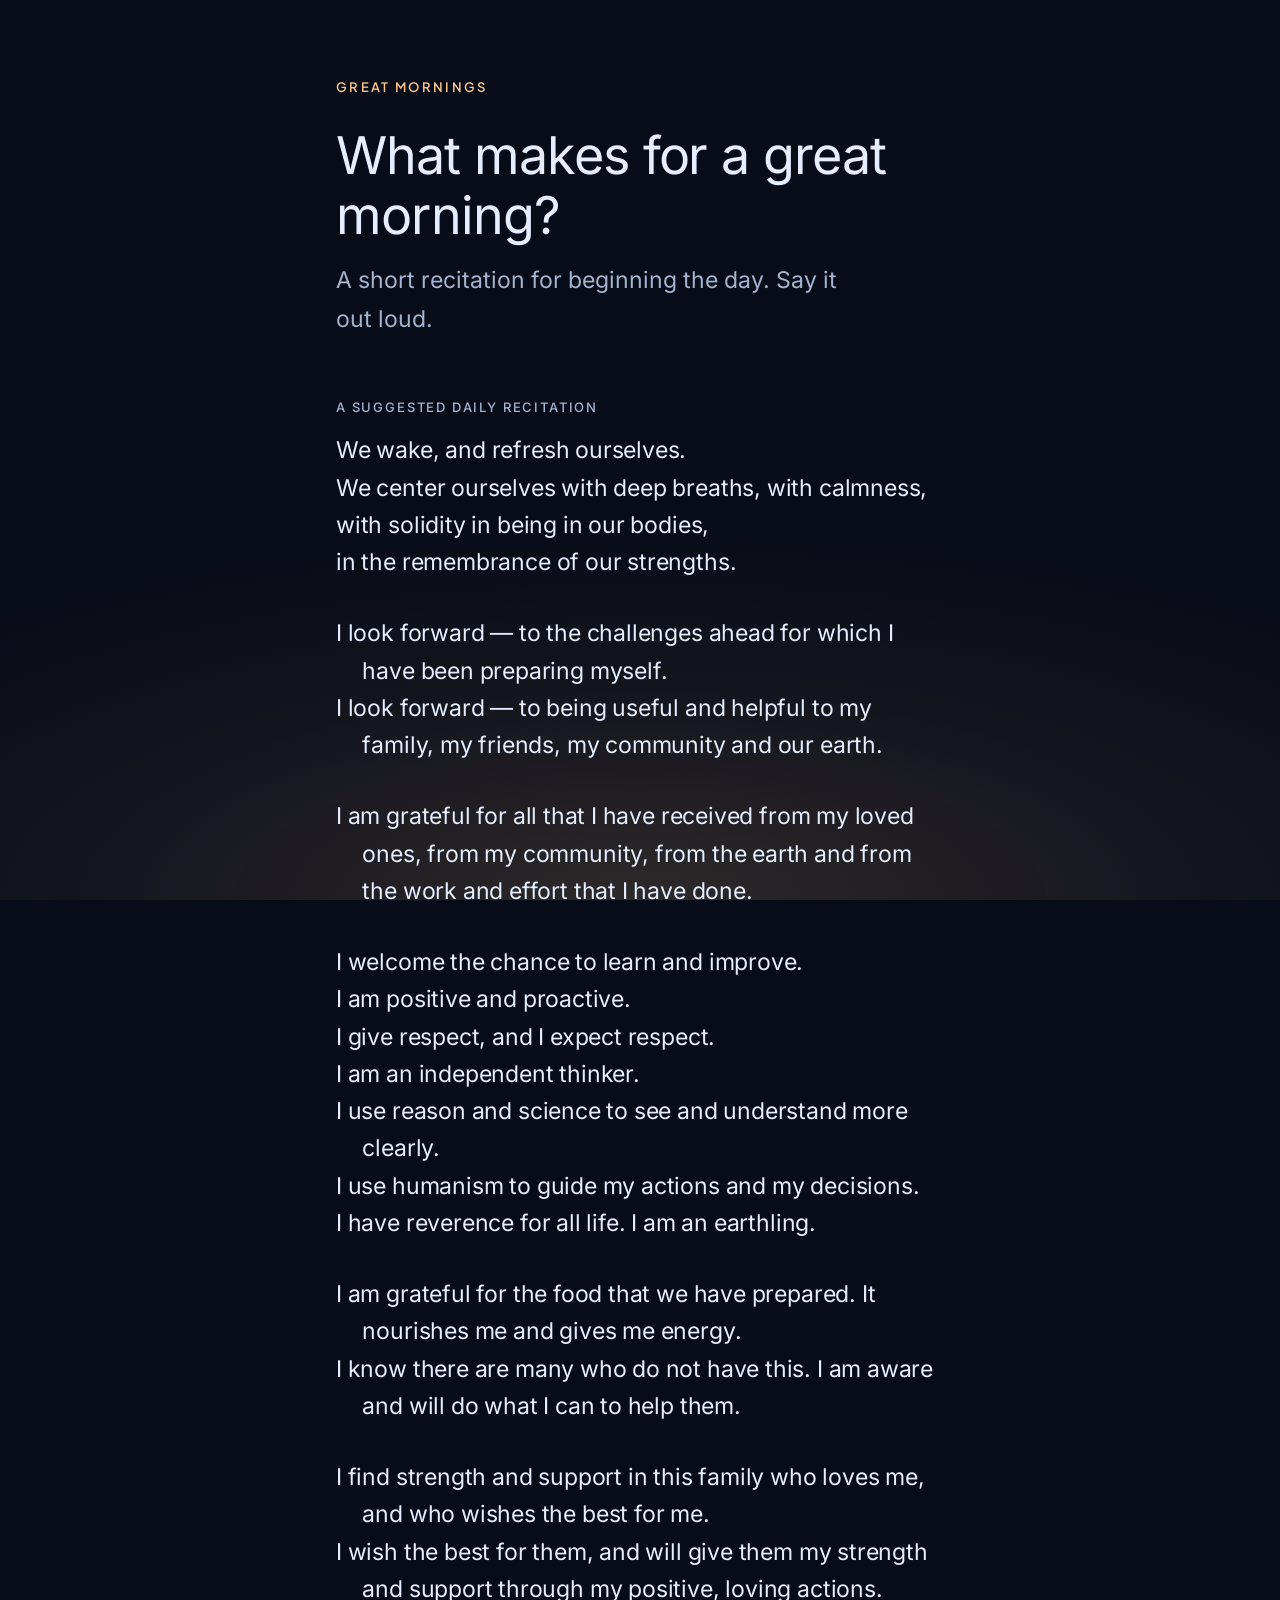
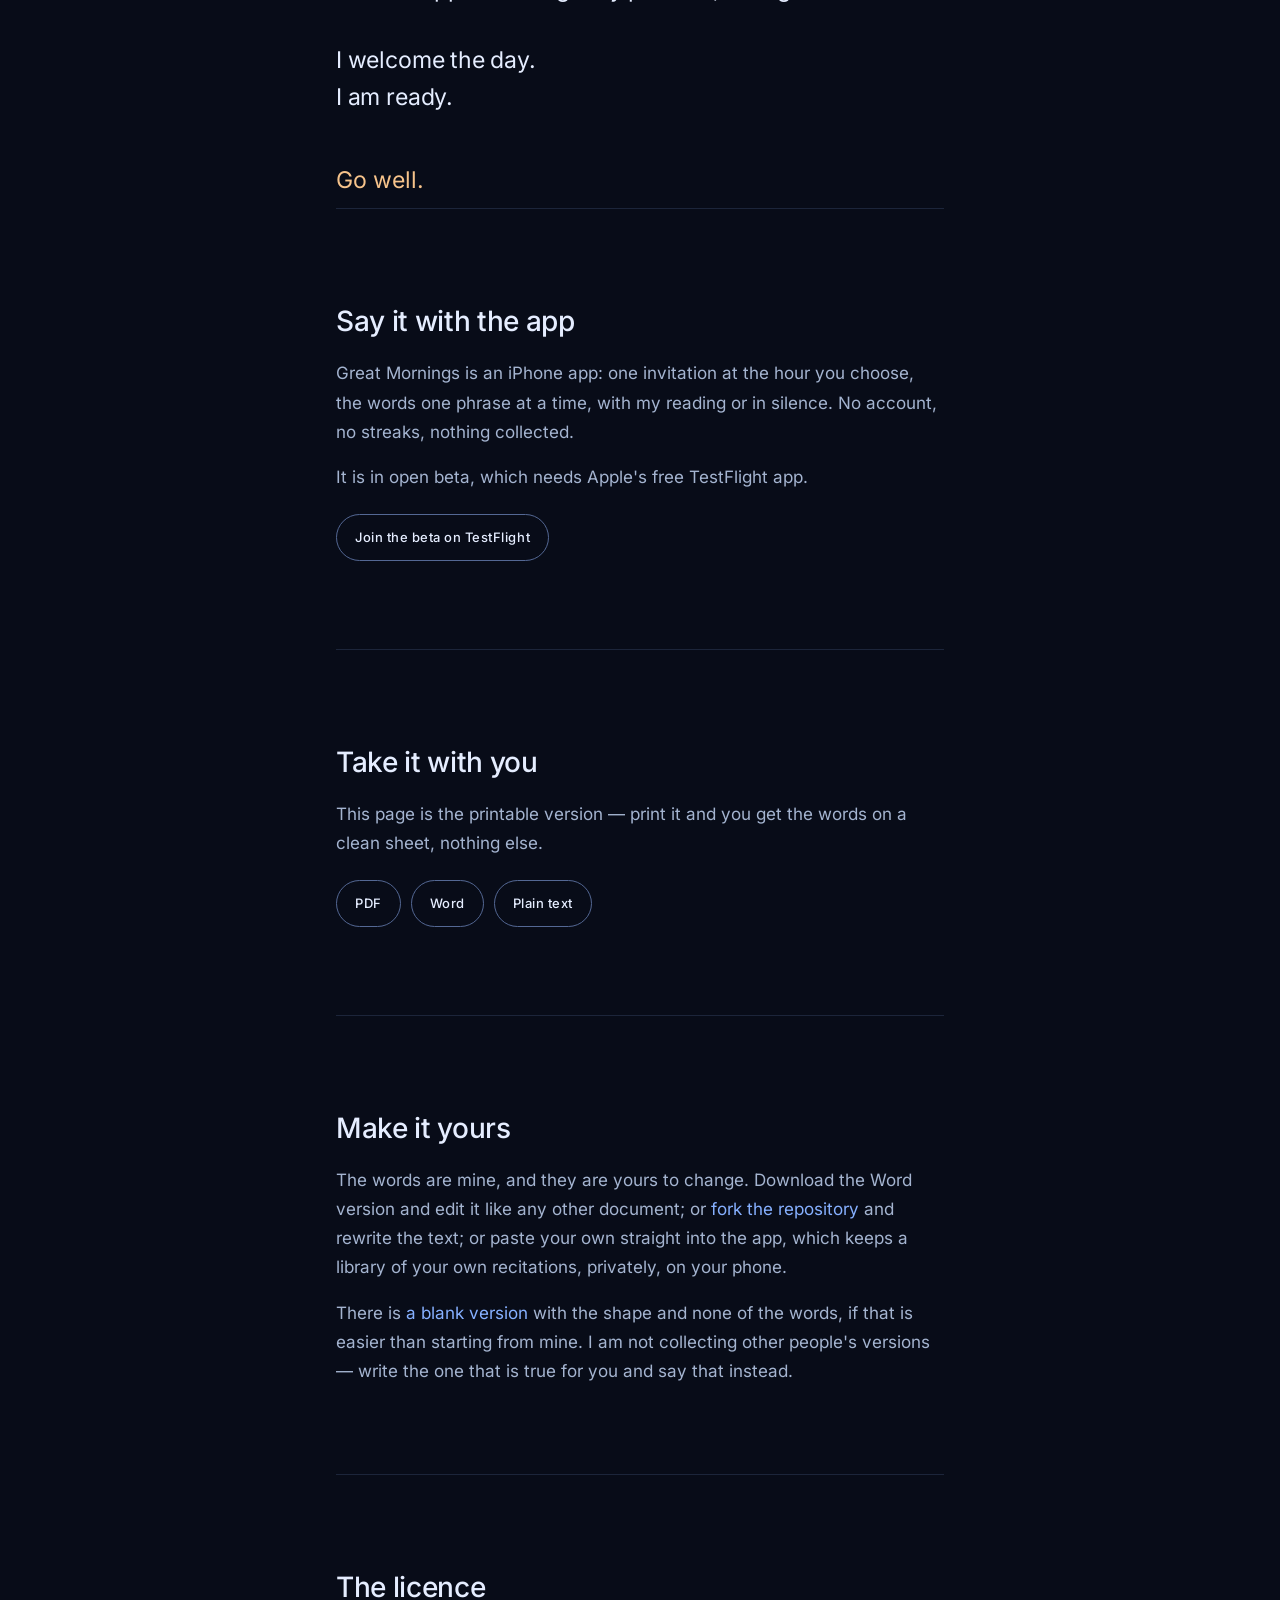
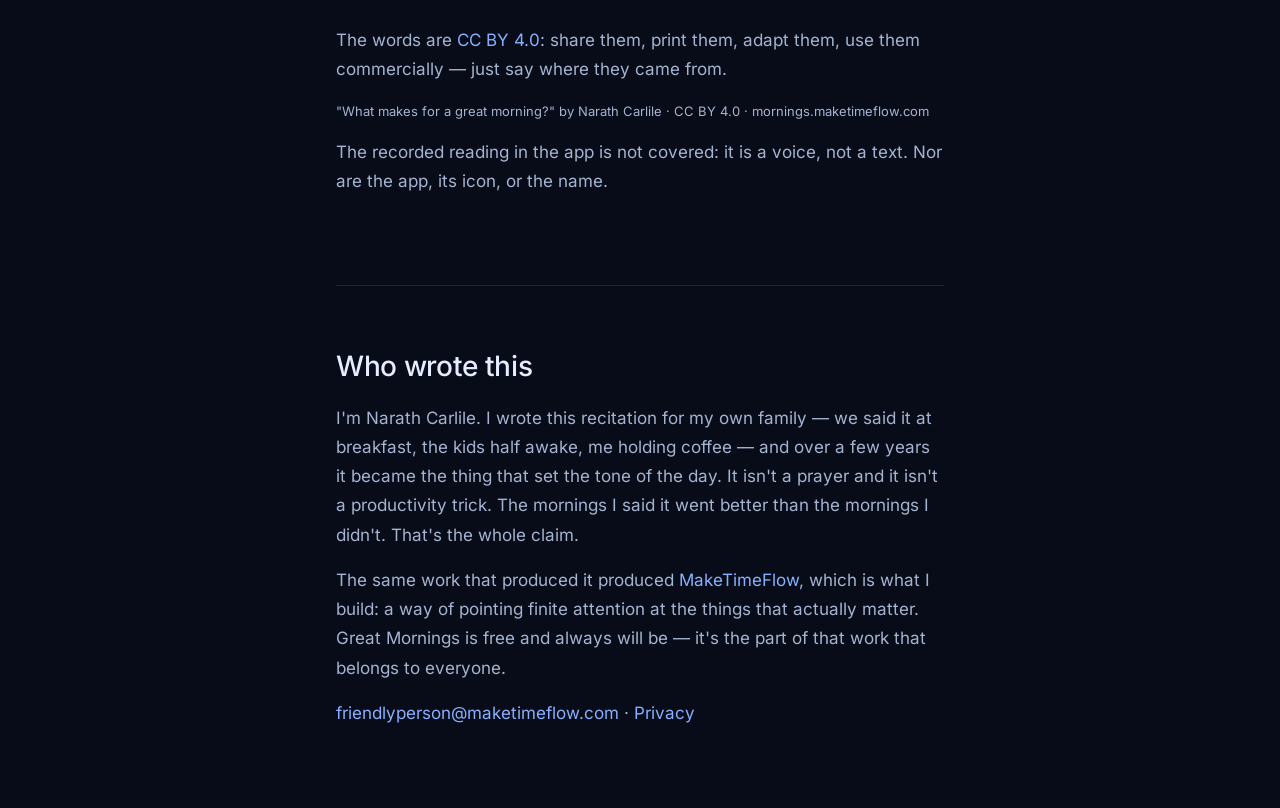
==== index.html @ 9cfefc9b "The page: the text first, everything else after Tokens are the app's own (Zen.swift), so the page an" ====
<!DOCTYPE html>
<html lang="en">
<head>
<meta charset="UTF-8" />
<meta name="viewport" content="width=device-width, initial-scale=1.0" />
<title>What makes for a great morning? · A suggested daily recitation</title>
<meta name="description" content="A short recitation for beginning the day, said out loud, one phrase at a time. Read it, print it, download it, or make it your own." />

<meta property="og:title" content="What makes for a great morning?" />
<meta property="og:description" content="A short recitation for beginning the day. Say it out loud." />
<meta property="og:image" content="https://mornings.maketimeflow.com/assets/og.jpg" />
<meta property="og:url" content="https://mornings.maketimeflow.com/" />
<meta property="og:type" content="website" />
<meta name="twitter:card" content="summary" />

<link rel="icon" href="assets/icon.png" />
<link rel="apple-touch-icon" href="assets/icon.png" />
<link rel="stylesheet" href="style.css" />
</head>
<body>

<header class="masthead">
  <div class="wrap">
    <p class="wordmark">Great Mornings</p>
    <h1>What makes for a great morning?</h1>
    <p class="standfirst">A short recitation for beginning the day. Say it out loud.</p>
  </div>
</header>

<main>

<article class="recitation">
  <div class="wrap">
    <p class="eyebrow">A suggested daily recitation</p>

    <p class="stanza"><span class="line">We wake, and refresh ourselves.</span><span class="line">We center ourselves with deep breaths, with calmness,</span><span class="line">with solidity in being in our bodies,</span><span class="line">in the remembrance of our strengths.</span></p>

    <p class="stanza"><span class="line">I look forward — to the challenges ahead for which I have been preparing myself.</span><span class="line">I look forward — to being useful and helpful to my family, my friends, my community and our earth.</span></p>

    <p class="stanza"><span class="line">I am grateful for all that I have received from my loved ones, from my community, from the earth and from the work and effort that I have done.</span></p>

    <p class="stanza"><span class="line">I welcome the chance to learn and improve.</span><span class="line">I am positive and proactive.</span><span class="line">I give respect, and I expect respect.</span><span class="line">I am an independent thinker.</span><span class="line">I use reason and science to see and understand more clearly.</span><span class="line">I use humanism to guide my actions and my decisions.</span><span class="line">I have reverence for all life. I am an earthling.</span></p>

    <p class="stanza"><span class="line">I am grateful for the food that we have prepared. It nourishes me and gives me energy.</span><span class="line">I know there are many who do not have this. I am aware and will do what I can to help them.</span></p>

    <p class="stanza"><span class="line">I find strength and support in this family who loves me, and who wishes the best for me.</span><span class="line">I wish the best for them, and will give them my strength and support through my positive, loving actions.</span></p>

    <p class="stanza"><span class="line">I welcome the day.</span><span class="line">I am ready.</span></p>

    <p class="closing">Go well.</p>
  </div>
</article>

<div class="wrap"><hr class="hair" /></div>

<section class="section" id="app">
  <div class="wrap">
    <h2>Say it with the app</h2>
    <p class="muted">Great Mornings is an iPhone app: one invitation at the hour you choose, the words one phrase at a time, with my reading or in silence. No account, no streaks, nothing collected.</p>
    <p class="muted">It is in open beta, which needs Apple's free TestFlight app.</p>
    <ul class="actions">
      <li><a class="button--gold" href="https://testflight.apple.com/join/s5JQ764d">Join the beta on TestFlight</a></li>
    </ul>
  </div>
</section>

<div class="wrap"><hr class="hair" /></div>

<section class="section" id="take">
  <div class="wrap">
    <h2>Take it with you</h2>
    <p class="muted">This page is the printable version — print it and you get the words on a clean sheet, nothing else.</p>
    <ul class="actions">
      <li><a href="downloads/great-mornings-recitation.pdf">PDF</a></li>
      <li><a href="downloads/great-mornings-recitation.docx">Word</a></li>
      <li><a href="downloads/great-mornings-recitation.txt">Plain text</a></li>
    </ul>
  </div>
</section>

<div class="wrap"><hr class="hair" /></div>

<section class="section" id="yours">
  <div class="wrap">
    <h2>Make it yours</h2>
    <p class="muted">The words are mine, and they are yours to change. Download the Word version and edit it like any other document; or <a href="https://github.com/narath/great-mornings">fork the repository</a> and rewrite the text; or paste your own straight into the app, which keeps a library of your own recitations, privately, on your phone.</p>
    <p class="muted">There is <a href="https://github.com/narath/great-mornings/blob/main/recitations/template.md">a blank version</a> with the shape and none of the words, if that is easier than starting from mine. I am not collecting other people's versions — write the one that is true for you and say that instead.</p>
  </div>
</section>

<div class="wrap"><hr class="hair" /></div>

<section class="section" id="licence">
  <div class="wrap">
    <h2>The licence</h2>
    <p class="muted">The words are <a href="https://creativecommons.org/licenses/by/4.0/">CC BY 4.0</a>: share them, print them, adapt them, use them commercially — just say where they came from.</p>
    <p class="attribution">"What makes for a great morning?" by Narath Carlile · CC BY 4.0 · mornings.maketimeflow.com</p>
    <p class="muted">The recorded reading in the app is not covered: it is a voice, not a text. Nor are the app, its icon, or the name.</p>
  </div>
</section>

<div class="wrap"><hr class="hair" /></div>

<footer>
  <div class="wrap">
    <h2>Who wrote this</h2>
    <p class="muted">I'm Narath Carlile. I wrote this recitation for my own family — we said it at breakfast, the kids half awake, me holding coffee — and over a few years it became the thing that set the tone of the day. It isn't a prayer and it isn't a productivity trick. The mornings I said it went better than the mornings I didn't. That's the whole claim.</p>
    <p class="muted">The same work that produced it produced <a href="https://www.maketimeflow.com">MakeTimeFlow</a>, which is what I build: a way of pointing finite attention at the things that actually matter. Great Mornings is free and always will be — it's the part of that work that belongs to everyone.</p>
    <p class="muted"><a href="mailto:friendlyperson@maketimeflow.com">friendlyperson@maketimeflow.com</a> · <a href="https://www.maketimeflow.com/privacy/">Privacy</a></p>
  </div>
</footer>

</main>
</body>
</html>
---- style.css ----
/* Great Mornings — mornings.maketimeflow.com
   Tokens are the app's, from Great Mornings/Views/Theme/Zen.swift, so the
   page and the screen a person wakes to are recognisably one thing.
   No serif anywhere: Inter, and Plus Jakarta Sans 600 for the wordmark. */

@font-face{font-family:"Inter";src:url("assets/inter-regular.woff2") format("woff2");
  font-weight:400;font-style:normal;font-display:swap;}
@font-face{font-family:"Inter";src:url("assets/inter-medium.woff2") format("woff2");
  font-weight:500;font-style:normal;font-display:swap;}
@font-face{font-family:"Plus Jakarta Sans";src:url("assets/jakarta-semibold.woff2") format("woff2");
  font-weight:600;font-style:normal;font-display:swap;}

:root{
  --bg:#080C18;
  --surface:#141C34;
  --text:#E5EDFF;
  --muted:#A4B4D0;
  --border:#546894;
  --accent:#86B0FF;
  --gold:#F6C38B;
  --hair:rgba(84,104,148,.28);

  --sans:"Inter",-apple-system,BlinkMacSystemFont,"Segoe UI",sans-serif;
  --display:"Plus Jakarta Sans",var(--sans);

  --t-meta:clamp(11px,.7vw + 9px,13px);
  --t-body:clamp(16px,.4vw + 15px,17px);
  --t-recite:clamp(19px,.9vw + 16px,23px);
  --t-h2:clamp(22px,1.4vw + 17px,28px);
  --t-h1:clamp(30px,3.4vw + 16px,52px);

  --col:660px;
  --ease:cubic-bezier(.2,.7,.2,1);
}

*{box-sizing:border-box;}
html{-webkit-text-size-adjust:100%;}

body{
  margin:0;
  background:var(--bg);
  color:var(--text);
  font-family:var(--sans);
  font-size:var(--t-body);
  line-height:1.72;
  -webkit-font-smoothing:antialiased;
  text-rendering:optimizeLegibility;
}

/* The sunrise: a glow rising from the bottom of the first screen, as on
   Arrival. Fixed, so it stays at the horizon while the text scrolls. */
body::before{
  content:"";position:fixed;inset:auto 0 0 0;height:62vh;pointer-events:none;
  background:radial-gradient(120% 100% at 50% 100%,
    rgba(246,195,139,.16) 0%, rgba(246,195,139,.05) 38%, transparent 70%);
  z-index:0;
}
main,header,footer{position:relative;z-index:1;}

a{color:var(--accent);text-decoration:none;border-bottom:1px solid transparent;
  transition:border-color .2s var(--ease);}
a:hover{border-bottom-color:var(--accent);}
::selection{background:rgba(246,195,139,.24);color:var(--text);}

.wrap{width:100%;max-width:var(--col);margin:0 auto;padding:0 26px;}
.section{padding:64px 0;}
@media (min-width:760px){.section{padding:88px 0;}}
.hair{border:0;border-top:1px solid var(--hair);margin:0;}

.eyebrow{
  font-size:var(--t-meta);font-weight:500;letter-spacing:.14em;
  text-transform:uppercase;color:var(--muted);margin:0 0 14px;
}

/* ---------- Masthead ---------- */
.masthead{padding:76px 0 0;}
.wordmark{
  font-family:var(--display);font-weight:600;font-size:var(--t-meta);
  letter-spacing:.18em;text-transform:uppercase;color:var(--gold);margin:0 0 28px;
}
h1{
  font-family:var(--sans);font-weight:400;font-size:var(--t-h1);
  line-height:1.14;letter-spacing:-.02em;margin:0 0 16px;
}
.standfirst{font-size:var(--t-recite);color:var(--muted);margin:0;max-width:34ch;}

/* ---------- The recitation ---------- */
.recitation{padding:56px 0 8px;}
.stanza{
  font-size:var(--t-recite);line-height:1.62;margin:0 0 34px;
  letter-spacing:-.008em;
}
/* Each phrase is its own block with a hanging indent, so a line that wraps
   is set in from the rail and never reads as the next phrase. Verse is set
   this way for the same reason. text-indent alone cannot do it: it applies
   to the first line of a block, not to every <br>-separated line. */
.line{display:block;padding-left:1.15em;text-indent:-1.15em;}
.closing{
  font-size:var(--t-recite);color:var(--gold);margin:44px 0 0;
}

/* ---------- Everything after the words ---------- */
h2{font-size:var(--t-h2);font-weight:500;letter-spacing:-.012em;margin:0 0 14px;}
p{margin:0 0 16px;}
p:last-child{margin-bottom:0;}
.muted{color:var(--muted);}

.actions{display:flex;flex-wrap:wrap;gap:10px;margin:22px 0 0;padding:0;list-style:none;}
.actions a,.button{
  display:inline-block;padding:11px 18px;border:1px solid var(--border);
  border-radius:999px;font-size:var(--t-meta);font-weight:500;letter-spacing:.04em;
  color:var(--text);border-bottom-color:var(--border);
  transition:border-color .2s var(--ease),background .2s var(--ease);
}
.actions a:hover,.button:hover{border-color:var(--accent);background:rgba(134,176,255,.08);}
.button--gold{border-color:rgba(246,195,139,.5);color:var(--gold);}
.button--gold:hover{border-color:var(--gold);background:rgba(246,195,139,.08);}

.attribution{
  font-size:var(--t-meta);color:var(--muted);line-height:1.7;
}
footer{padding:56px 0 80px;}
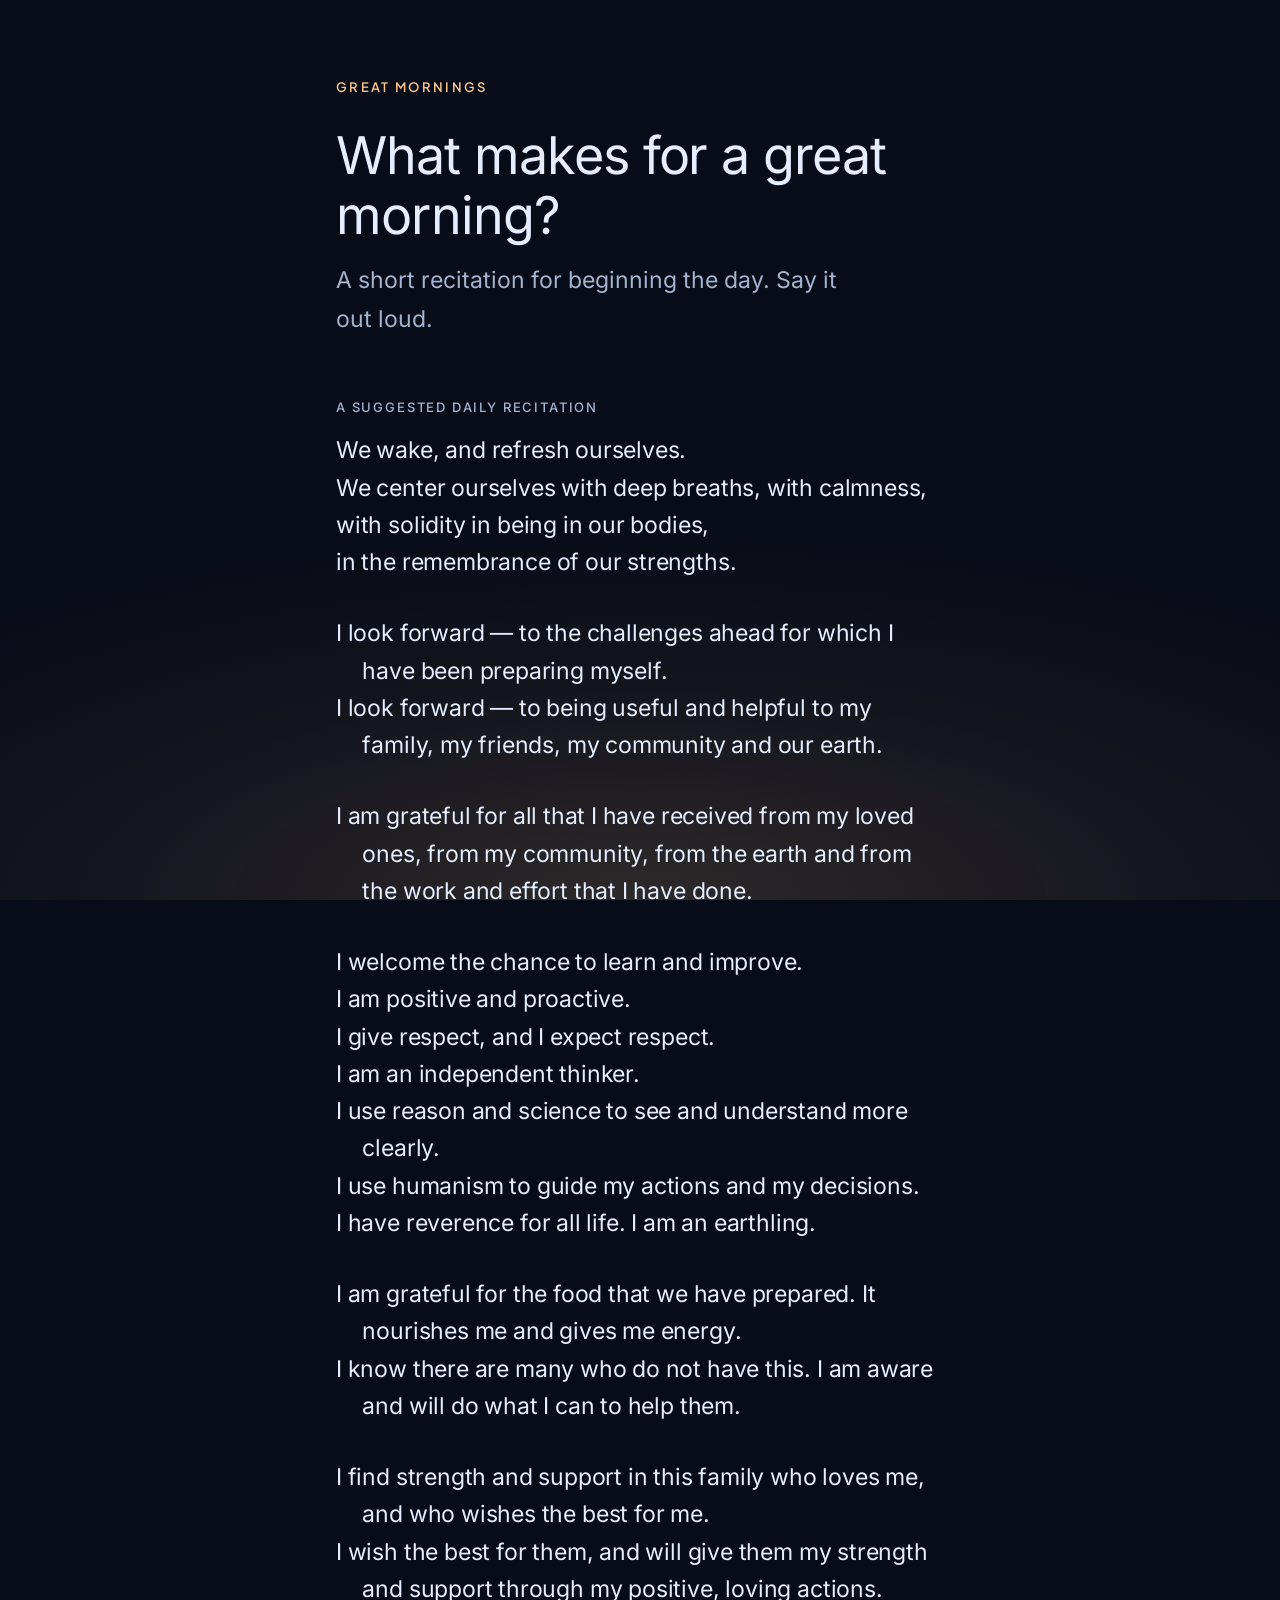
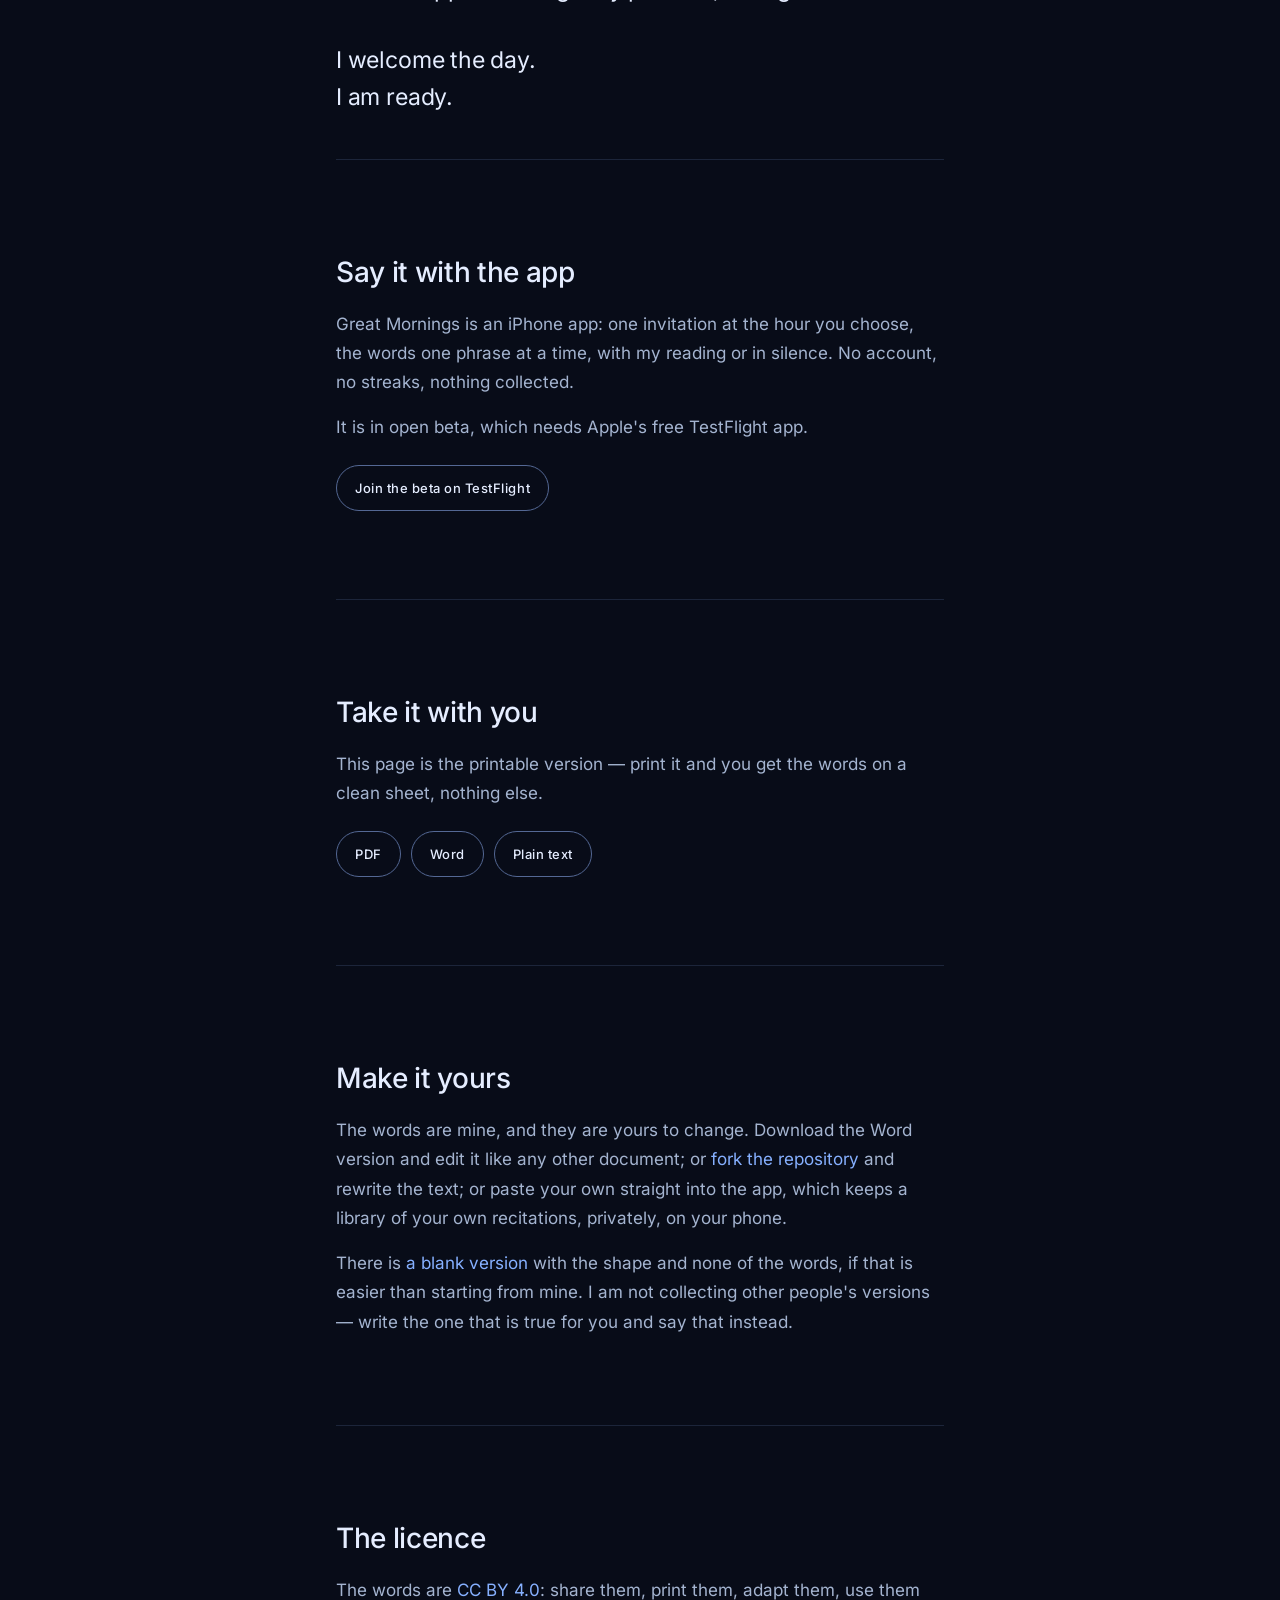
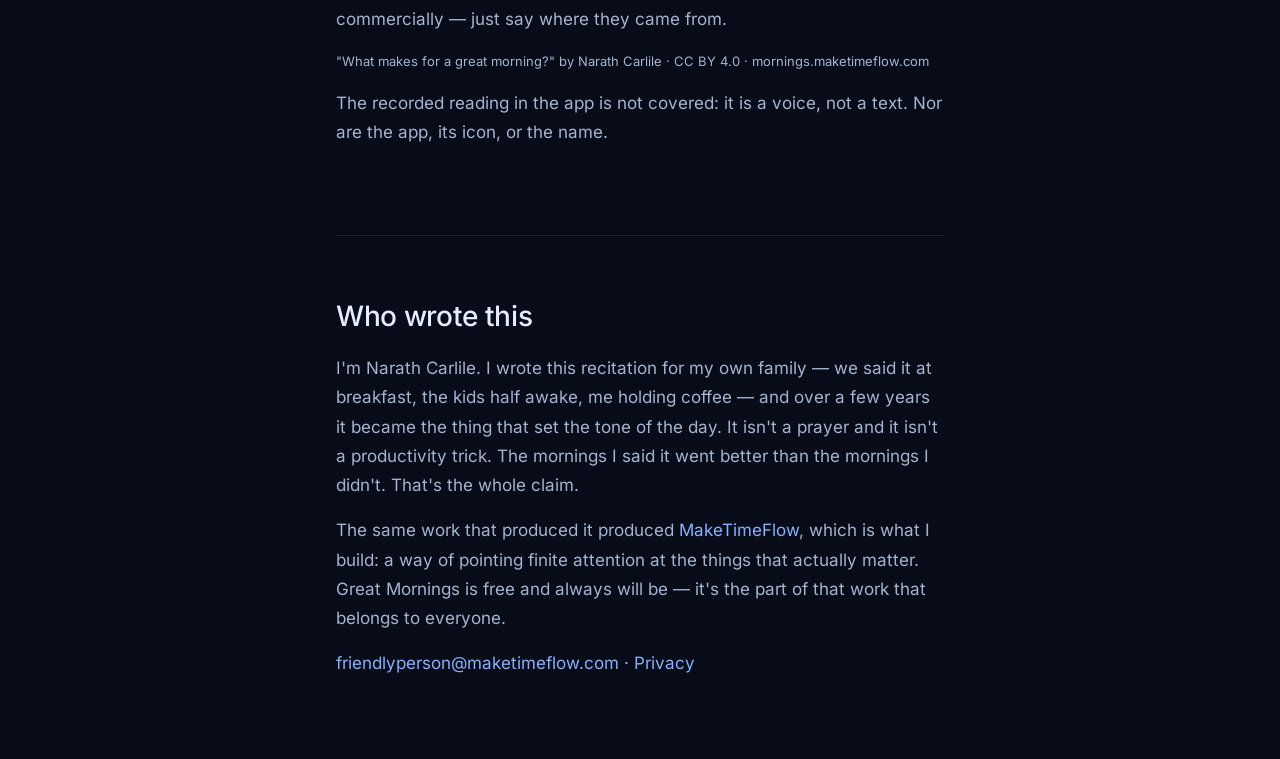
==== commit b4ac608d: ""Go well." belongs to the app; the paper gets a gift instead The published recitation ends at "I am " ====
--- a/index.html
+++ b/index.html
@@ -16,6 +16,14 @@
 <link rel="icon" href="assets/icon.png" />
 <link rel="apple-touch-icon" href="assets/icon.png" />
 <link rel="stylesheet" href="style.css" />
+
+<!-- Privacy-friendly analytics by Plausible: no cookies, no stored IP.
+     The same property as the other MakeTimeFlow sites, split by hostname. -->
+<script async src="https://plausible.io/js/pa-HWVkmOOH1TvEeJSTf9zBz.js"></script>
+<script>
+  window.plausible=window.plausible||function(){(plausible.q=plausible.q||[]).push(arguments)},plausible.init=plausible.init||function(i){plausible.o=i||{}};
+  plausible.init()
+</script>
 </head>
 <body>
 
@@ -47,7 +55,10 @@
 
     <p class="stanza"><span class="line">I welcome the day.</span><span class="line">I am ready.</span></p>
 
-    <p class="closing">Go well.</p>
+    <p class="attribution print-only">A gift from Narath at MakeTimeFlow, in the hope of improving your life,<br />
+    the lives of those you love, our communities and our earth.<br />
+    mornings.maketimeflow.com · "What makes for a great morning?" · CC BY 4.0</p>
+
   </div>
 </article>
 
--- a/style.css
+++ b/style.css
@@ -95,9 +95,6 @@
    this way for the same reason. text-indent alone cannot do it: it applies
    to the first line of a block, not to every <br>-separated line. */
 .line{display:block;padding-left:1.15em;text-indent:-1.15em;}
-.closing{
-  font-size:var(--t-recite);color:var(--gold);margin:44px 0 0;
-}
 
 /* ---------- Everything after the words ---------- */
 h2{font-size:var(--t-h2);font-weight:500;letter-spacing:-.012em;margin:0 0 14px;}
@@ -120,3 +117,34 @@
   font-size:var(--t-meta);color:var(--muted);line-height:1.7;
 }
 footer{padding:56px 0 80px;}
+
+/* ---------- Paper ----------
+   Everything that is chrome goes; the words, the title and the attribution
+   stay. bin/build-downloads prints the PDF from exactly this. */
+.print-only{display:none;}
+
+@media print{
+  :root{--text:#111;--muted:#444;--gold:#6b4f22;}
+
+  body{background:#fff;color:#111;font-size:11.5pt;line-height:1.55;}
+  body::before{display:none;}
+
+  .wrap{max-width:none;padding:0;}
+  .masthead{padding:0;}
+  .recitation{padding:0;}
+
+  .wordmark{color:#6b4f22;margin:0 0 18pt;}
+  h1{font-size:20pt;margin:0 0 6pt;}
+  .standfirst{display:none;}
+  .eyebrow{color:#444;margin:0 0 20pt;}
+
+  .stanza{font-size:11.5pt;margin:0 0 14pt;break-inside:avoid;}
+
+  .print-only{display:block;margin:26pt 0 0;font-size:8.5pt;color:#444;}
+
+  /* Chrome: gone. */
+  .hair,#app,#take,#yours,#licence,footer{display:none;}
+
+  a{color:inherit;border-bottom:0;}
+  @page{margin:18mm 16mm;}
+}
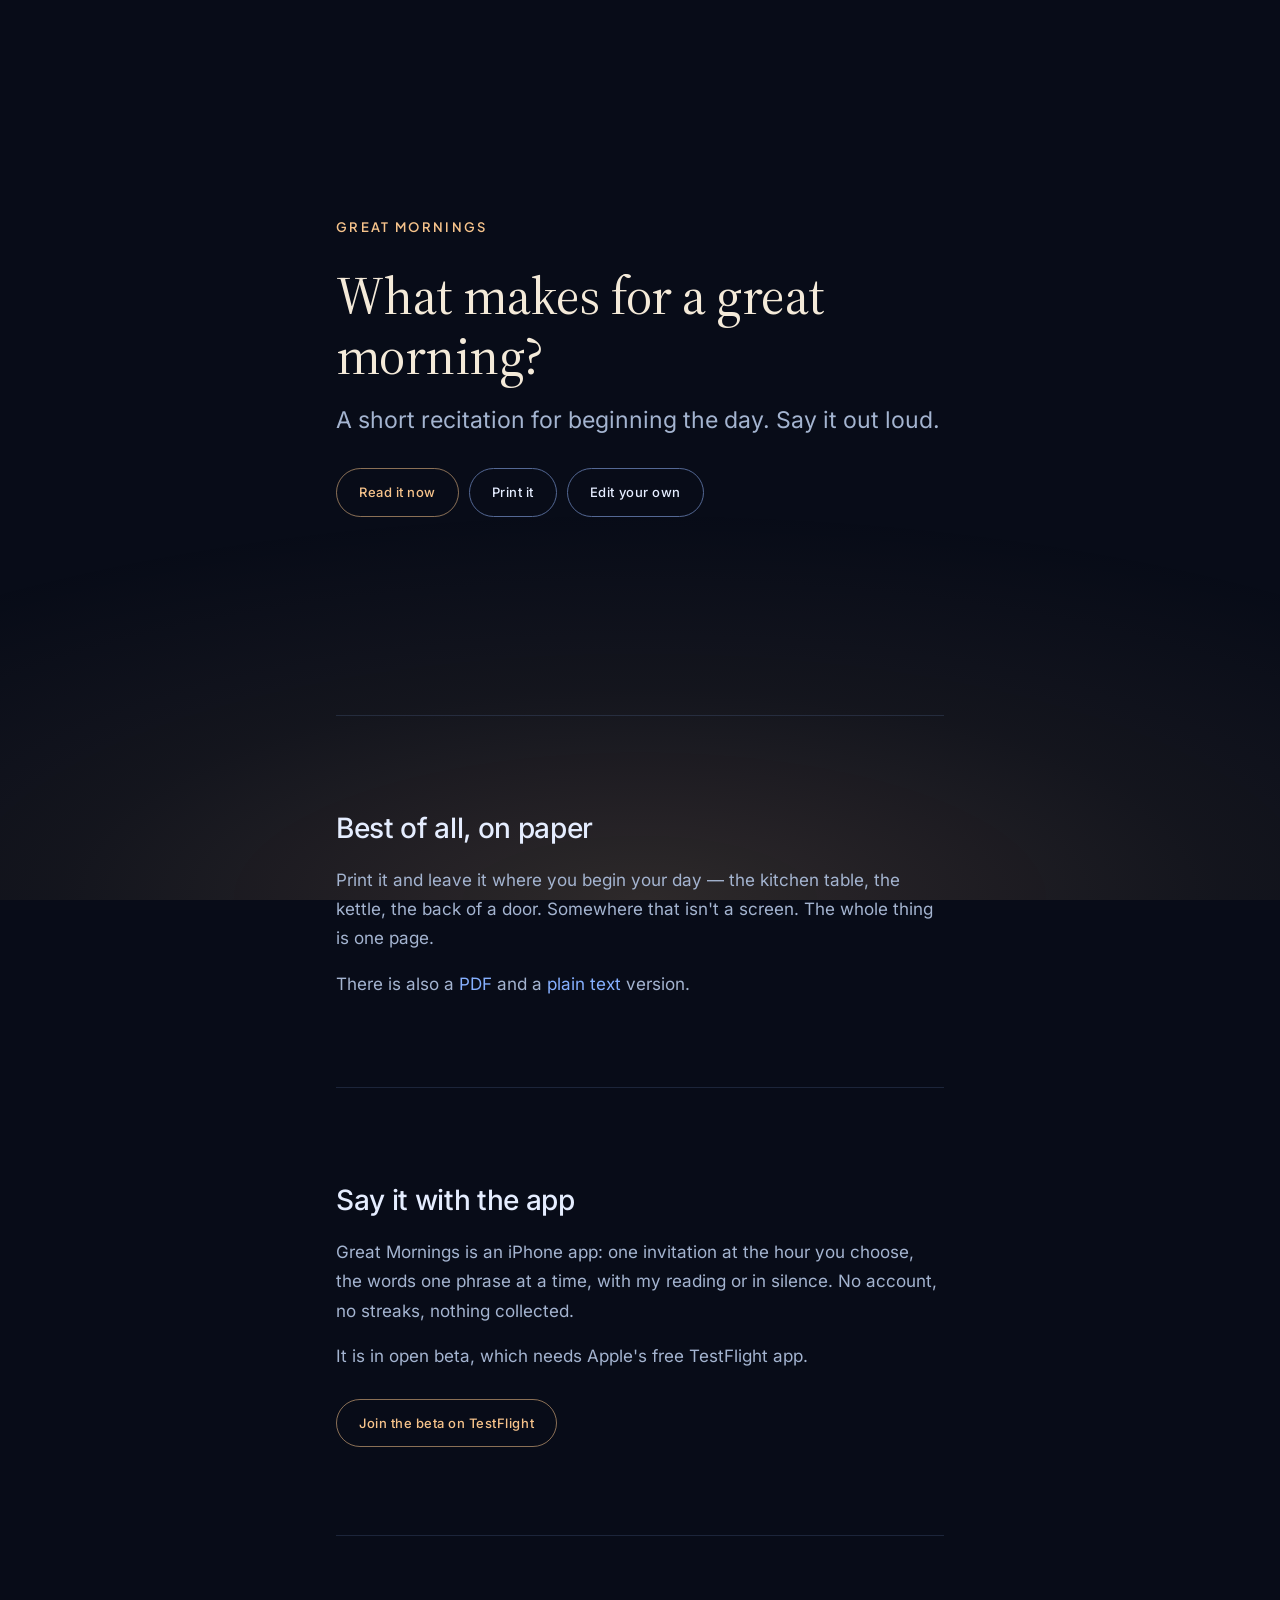
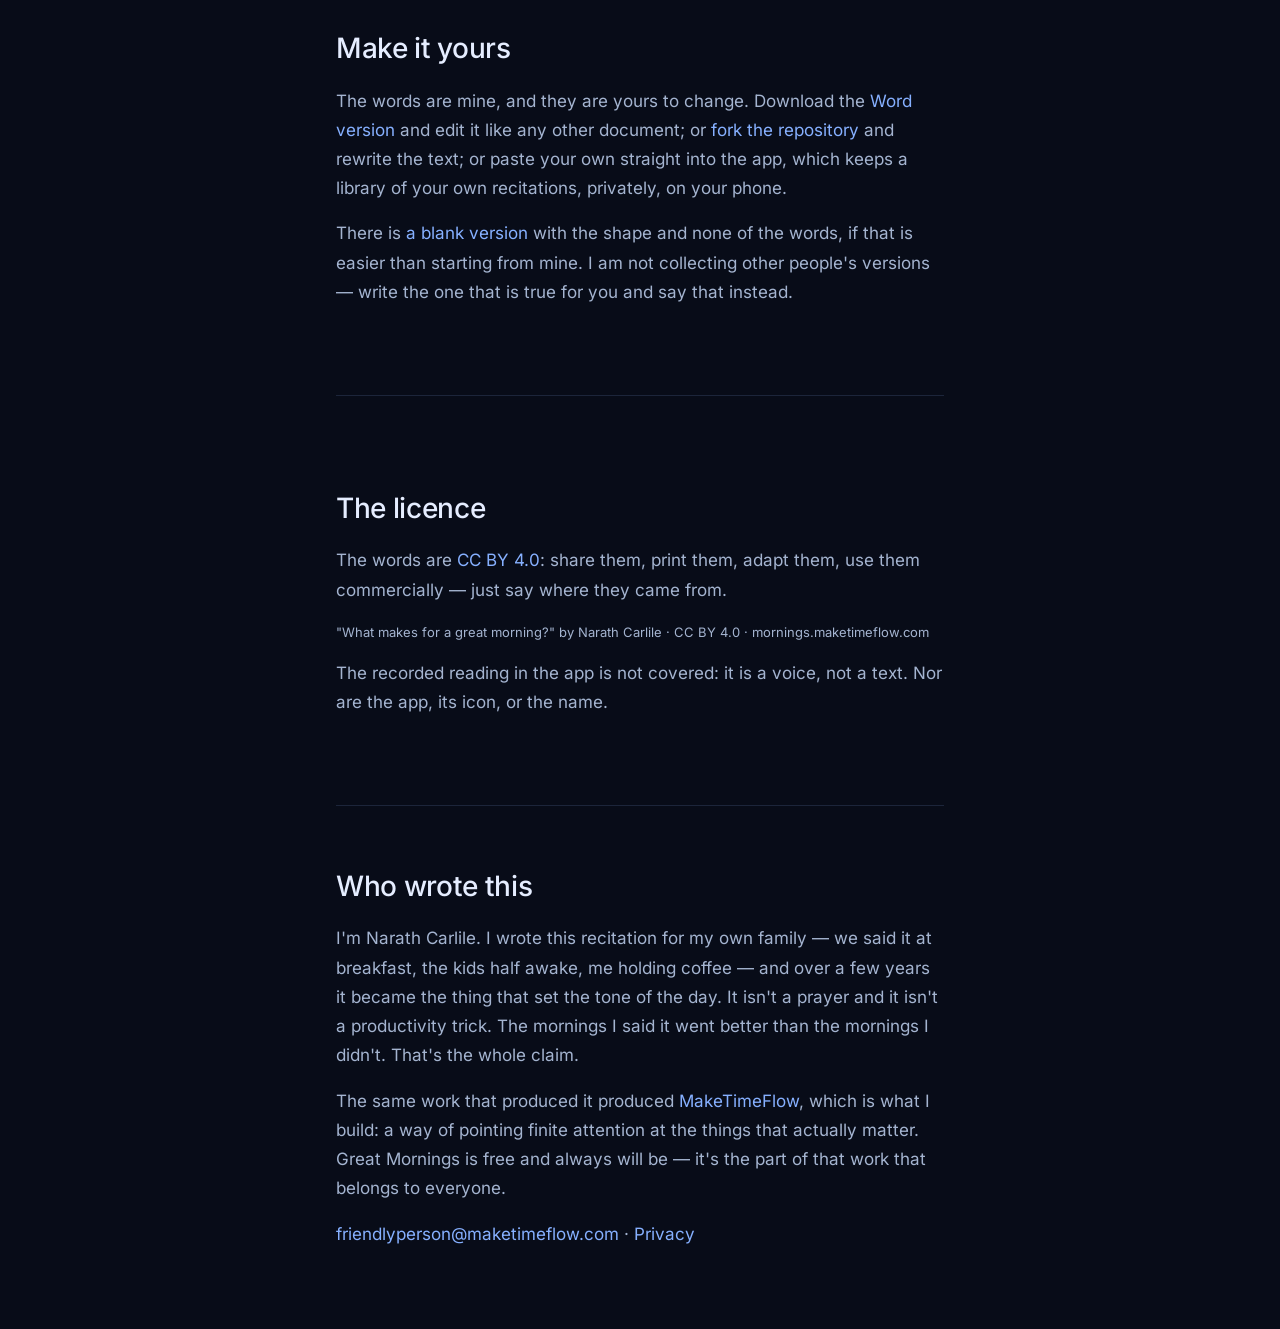
==== commit 308f61de: "Two pages: the invitation, and the recitation on a page of its own The front page is now an invitati" ====
--- a/index.html
+++ b/index.html
@@ -4,7 +4,7 @@
 <meta charset="UTF-8" />
 <meta name="viewport" content="width=device-width, initial-scale=1.0" />
 <title>What makes for a great morning? · A suggested daily recitation</title>
-<meta name="description" content="A short recitation for beginning the day, said out loud, one phrase at a time. Read it, print it, download it, or make it your own." />
+<meta name="description" content="A short recitation for beginning the day, said out loud, one phrase at a time. Read it, print it, or make it your own." />
 
 <meta property="og:title" content="What makes for a great morning?" />
 <meta property="og:description" content="A short recitation for beginning the day. Say it out loud." />
@@ -32,35 +32,24 @@
     <p class="wordmark">Great Mornings</p>
     <h1>What makes for a great morning?</h1>
     <p class="standfirst">A short recitation for beginning the day. Say it out loud.</p>
+    <ul class="actions">
+      <li><a class="primary" href="recitation/">Read it now</a></li>
+      <li><a href="recitation/?print">Print it</a></li>
+      <li><a href="downloads/great-mornings-recitation.docx">Edit your own</a></li>
+    </ul>
+    <hr class="hair" />
   </div>
 </header>
 
 <main>
 
-<article class="recitation">
+<section class="section" id="paper">
   <div class="wrap">
-    <p class="eyebrow">A suggested daily recitation</p>
-
-    <p class="stanza"><span class="line">We wake, and refresh ourselves.</span><span class="line">We center ourselves with deep breaths, with calmness,</span><span class="line">with solidity in being in our bodies,</span><span class="line">in the remembrance of our strengths.</span></p>
-
-    <p class="stanza"><span class="line">I look forward — to the challenges ahead for which I have been preparing myself.</span><span class="line">I look forward — to being useful and helpful to my family, my friends, my community and our earth.</span></p>
-
-    <p class="stanza"><span class="line">I am grateful for all that I have received from my loved ones, from my community, from the earth and from the work and effort that I have done.</span></p>
-
-    <p class="stanza"><span class="line">I welcome the chance to learn and improve.</span><span class="line">I am positive and proactive.</span><span class="line">I give respect, and I expect respect.</span><span class="line">I am an independent thinker.</span><span class="line">I use reason and science to see and understand more clearly.</span><span class="line">I use humanism to guide my actions and my decisions.</span><span class="line">I have reverence for all life. I am an earthling.</span></p>
-
-    <p class="stanza"><span class="line">I am grateful for the food that we have prepared. It nourishes me and gives me energy.</span><span class="line">I know there are many who do not have this. I am aware and will do what I can to help them.</span></p>
-
-    <p class="stanza"><span class="line">I find strength and support in this family who loves me, and who wishes the best for me.</span><span class="line">I wish the best for them, and will give them my strength and support through my positive, loving actions.</span></p>
-
-    <p class="stanza"><span class="line">I welcome the day.</span><span class="line">I am ready.</span></p>
-
-    <p class="attribution print-only">A gift from Narath at MakeTimeFlow, in the hope of improving your life,<br />
-    the lives of those you love, our communities and our earth.<br />
-    mornings.maketimeflow.com · "What makes for a great morning?" · CC BY 4.0</p>
-
+    <h2>Best of all, on paper</h2>
+    <p class="muted">Print it and leave it where you begin your day — the kitchen table, the kettle, the back of a door. Somewhere that isn't a screen. The whole thing is one page.</p>
+    <p class="muted">There is also a <a href="downloads/great-mornings-recitation.pdf">PDF</a> and a <a href="downloads/great-mornings-recitation.txt">plain text</a> version.</p>
   </div>
-</article>
+</section>
 
 <div class="wrap"><hr class="hair" /></div>
 
@@ -70,21 +59,7 @@
     <p class="muted">Great Mornings is an iPhone app: one invitation at the hour you choose, the words one phrase at a time, with my reading or in silence. No account, no streaks, nothing collected.</p>
     <p class="muted">It is in open beta, which needs Apple's free TestFlight app.</p>
     <ul class="actions">
-      <li><a class="button--gold" href="https://testflight.apple.com/join/s5JQ764d">Join the beta on TestFlight</a></li>
-    </ul>
-  </div>
-</section>
-
-<div class="wrap"><hr class="hair" /></div>
-
-<section class="section" id="take">
-  <div class="wrap">
-    <h2>Take it with you</h2>
-    <p class="muted">This page is the printable version — print it and you get the words on a clean sheet, nothing else.</p>
-    <ul class="actions">
-      <li><a href="downloads/great-mornings-recitation.pdf">PDF</a></li>
-      <li><a href="downloads/great-mornings-recitation.docx">Word</a></li>
-      <li><a href="downloads/great-mornings-recitation.txt">Plain text</a></li>
+      <li><a class="primary" href="https://testflight.apple.com/join/s5JQ764d">Join the beta on TestFlight</a></li>
     </ul>
   </div>
 </section>
@@ -94,7 +69,7 @@
 <section class="section" id="yours">
   <div class="wrap">
     <h2>Make it yours</h2>
-    <p class="muted">The words are mine, and they are yours to change. Download the Word version and edit it like any other document; or <a href="https://github.com/narath/great-mornings">fork the repository</a> and rewrite the text; or paste your own straight into the app, which keeps a library of your own recitations, privately, on your phone.</p>
+    <p class="muted">The words are mine, and they are yours to change. Download the <a href="downloads/great-mornings-recitation.docx">Word version</a> and edit it like any other document; or <a href="https://github.com/narath/great-mornings">fork the repository</a> and rewrite the text; or paste your own straight into the app, which keeps a library of your own recitations, privately, on your phone.</p>
     <p class="muted">There is <a href="https://github.com/narath/great-mornings/blob/main/recitations/template.md">a blank version</a> with the shape and none of the words, if that is easier than starting from mine. I am not collecting other people's versions — write the one that is true for you and say that instead.</p>
   </div>
 </section>
--- a/style.css
+++ b/style.css
@@ -1,7 +1,11 @@
 /* Great Mornings — mornings.maketimeflow.com
-   Tokens are the app's, from Great Mornings/Views/Theme/Zen.swift, so the
-   page and the screen a person wakes to are recognisably one thing.
-   No serif anywhere: Inter, and Plus Jakarta Sans 600 for the wordmark. */
+   Two pages: the invitation, and the recitation on a page of its own.
+
+   The recitation is set in Source Serif 4 on warm ink, which is how
+   MakeTimeFlow sets a Story (app/assets/stylesheets/components/story.css):
+   authored prose gets a serif voice and a warmer white than the cool
+   interface blue. Inter carries the chrome. The ground is the app's own
+   near-black, from Views/Theme/Zen.swift. */
 
 @font-face{font-family:"Inter";src:url("assets/inter-regular.woff2") format("woff2");
   font-weight:400;font-style:normal;font-display:swap;}
@@ -9,19 +13,29 @@
   font-weight:500;font-style:normal;font-display:swap;}
 @font-face{font-family:"Plus Jakarta Sans";src:url("assets/jakarta-semibold.woff2") format("woff2");
   font-weight:600;font-style:normal;font-display:swap;}
+/* Weight pinned to 400, optical size left variable (8–60): the title gets
+   display letterforms and the recitation gets text ones, from one 42KB file. */
+@font-face{font-family:"Source Serif 4";src:url("assets/source-serif-4.woff2") format("woff2");
+  font-weight:400;font-style:normal;font-display:swap;}
 
 :root{
   --bg:#080C18;
-  --surface:#141C34;
-  --text:#E5EDFF;
-  --muted:#A4B4D0;
   --border:#546894;
   --accent:#86B0FF;
   --gold:#F6C38B;
   --hair:rgba(84,104,148,.28);
 
+  /* Interface white (cool) and authored-prose ink (warm). Hex first, so a
+     browser without oklch still gets the right idea. */
+  --text:#E5EDFF;
+  --muted:#A4B4D0;
+  --ink:#F2EADF;
+  --ink-2:#CDB79E;
+  --ink-faint:#9A876F;
+
   --sans:"Inter",-apple-system,BlinkMacSystemFont,"Segoe UI",sans-serif;
   --display:"Plus Jakarta Sans",var(--sans);
+  --serif:"Source Serif 4",Georgia,"Iowan Old Style",serif;
 
   --t-meta:clamp(11px,.7vw + 9px,13px);
   --t-body:clamp(16px,.4vw + 15px,17px);
@@ -31,6 +45,13 @@
 
   --col:660px;
   --ease:cubic-bezier(.2,.7,.2,1);
+}
+@supports (color: oklch(94% 0.025 80)){
+  :root{
+    --ink:oklch(94% 0.025 80);      /* warm off-white, faint gold cast */
+    --ink-2:oklch(78% 0.04 75);     /* muted sepia */
+    --ink-faint:oklch(60% 0.04 75);
+  }
 }
 
 *{box-sizing:border-box;}
@@ -47,7 +68,7 @@
   text-rendering:optimizeLegibility;
 }
 
-/* The sunrise: a glow rising from the bottom of the first screen, as on
+/* The sunrise: a glow rising from the bottom of the viewport, as on
    Arrival. Fixed, so it stays at the horizon while the text scrolls. */
 body::before{
   content:"";position:fixed;inset:auto 0 0 0;height:62vh;pointer-events:none;
@@ -55,7 +76,7 @@
     rgba(246,195,139,.16) 0%, rgba(246,195,139,.05) 38%, transparent 70%);
   z-index:0;
 }
-main,header,footer{position:relative;z-index:1;}
+main,header,footer,.recite-bar{position:relative;z-index:1;}
 
 a{color:var(--accent);text-decoration:none;border-bottom:1px solid transparent;
   transition:border-color .2s var(--ease);}
@@ -66,84 +87,91 @@
 .section{padding:64px 0;}
 @media (min-width:760px){.section{padding:88px 0;}}
 .hair{border:0;border-top:1px solid var(--hair);margin:0;}
+.muted{color:var(--muted);}
 
 .eyebrow{
   font-size:var(--t-meta);font-weight:500;letter-spacing:.14em;
   text-transform:uppercase;color:var(--muted);margin:0 0 14px;
 }
 
-/* ---------- Masthead ---------- */
-.masthead{padding:76px 0 0;}
+h1{
+  font-family:var(--serif);font-weight:400;font-size:var(--t-h1);
+  line-height:1.14;letter-spacing:-.01em;margin:0 0 16px;color:var(--ink);
+}
+h2{font-size:var(--t-h2);font-weight:500;letter-spacing:-.012em;margin:0 0 14px;}
+p{margin:0 0 16px;}
+p:last-child{margin-bottom:0;}
+
+/* ---------- Buttons ---------- */
+.actions{display:flex;flex-wrap:wrap;gap:10px;margin:28px 0 0;padding:0;list-style:none;}
+.actions a{
+  display:inline-block;padding:12px 22px;border:1px solid var(--border);
+  border-radius:999px;font-size:var(--t-meta);font-weight:500;letter-spacing:.04em;
+  color:var(--text);border-bottom-color:var(--border);
+  transition:border-color .2s var(--ease),background .2s var(--ease);
+}
+.actions a:hover{border-color:var(--accent);background:rgba(134,176,255,.08);}
+.actions a.primary{border-color:rgba(246,195,139,.55);color:var(--gold);}
+.actions a.primary:hover{border-color:var(--gold);background:rgba(246,195,139,.08);}
+
+/* ---------- The invitation (index) ---------- */
+.masthead{padding:22vh 0 0;}
+@media (min-width:760px){.masthead{padding:24vh 0 0;}}
 .wordmark{
   font-family:var(--display);font-weight:600;font-size:var(--t-meta);
   letter-spacing:.18em;text-transform:uppercase;color:var(--gold);margin:0 0 28px;
 }
-h1{
-  font-family:var(--sans);font-weight:400;font-size:var(--t-h1);
-  line-height:1.14;letter-spacing:-.02em;margin:0 0 16px;
+.standfirst{font-size:var(--t-recite);color:var(--muted);margin:0;max-width:42ch;}
+.masthead .hair{margin-top:22vh;}
+
+/* ---------- The recitation (recitation/index.html) ---------- */
+.recite-bar{
+  display:flex;justify-content:space-between;align-items:center;gap:16px;
+  /* padding-top only: the element also carries .wrap, and a padding
+     shorthand here would override .wrap's horizontal padding. */
+  padding-top:22px;font-size:var(--t-meta);
 }
-.standfirst{font-size:var(--t-recite);color:var(--muted);margin:0;max-width:34ch;}
+.recite-bar a{color:var(--muted);letter-spacing:.06em;}
+.recite-bar a:hover{color:var(--text);border-bottom-color:var(--muted);}
 
-/* ---------- The recitation ---------- */
-.recitation{padding:56px 0 8px;}
+.recitation{padding:9vh 0 12vh;}
+.recitation h1{margin-bottom:10px;}
+.recitation .eyebrow{color:var(--ink-faint);margin:0 0 44px;}
+
 .stanza{
-  font-size:var(--t-recite);line-height:1.62;margin:0 0 34px;
-  letter-spacing:-.008em;
+  font-family:var(--serif);font-size:var(--t-recite);line-height:1.66;
+  color:var(--ink);margin:0 0 34px;
+  font-feature-settings:"liga" 1,"kern" 1,"onum" 1;   /* old-style figures */
 }
 /* Each phrase is its own block with a hanging indent, so a line that wraps
    is set in from the rail and never reads as the next phrase. Verse is set
    this way for the same reason. text-indent alone cannot do it: it applies
-   to the first line of a block, not to every <br>-separated line. */
+   to the first line of a block, not to every line. */
 .line{display:block;padding-left:1.15em;text-indent:-1.15em;}
 
-/* ---------- Everything after the words ---------- */
-h2{font-size:var(--t-h2);font-weight:500;letter-spacing:-.012em;margin:0 0 14px;}
-p{margin:0 0 16px;}
-p:last-child{margin-bottom:0;}
-.muted{color:var(--muted);}
-
-.actions{display:flex;flex-wrap:wrap;gap:10px;margin:22px 0 0;padding:0;list-style:none;}
-.actions a,.button{
-  display:inline-block;padding:11px 18px;border:1px solid var(--border);
-  border-radius:999px;font-size:var(--t-meta);font-weight:500;letter-spacing:.04em;
-  color:var(--text);border-bottom-color:var(--border);
-  transition:border-color .2s var(--ease),background .2s var(--ease);
-}
-.actions a:hover,.button:hover{border-color:var(--accent);background:rgba(134,176,255,.08);}
-.button--gold{border-color:rgba(246,195,139,.5);color:var(--gold);}
-.button--gold:hover{border-color:var(--gold);background:rgba(246,195,139,.08);}
-
-.attribution{
-  font-size:var(--t-meta);color:var(--muted);line-height:1.7;
-}
+.attribution{font-size:var(--t-meta);color:var(--muted);line-height:1.7;}
 footer{padding:56px 0 80px;}
 
 /* ---------- Paper ----------
-   Everything that is chrome goes; the words, the title and the attribution
-   stay. bin/build-downloads prints the PDF from exactly this. */
+   Everything that is chrome goes; the words, the title and the footer stay.
+   bin/build-downloads prints the PDF from exactly this. */
 .print-only{display:none;}
 
 @media print{
-  :root{--text:#111;--muted:#444;--gold:#6b4f22;}
+  :root{--text:#111;--muted:#444;--gold:#6b4f22;--ink:#111;--ink-faint:#444;}
 
   body{background:#fff;color:#111;font-size:11.5pt;line-height:1.55;}
   body::before{display:none;}
 
   .wrap{max-width:none;padding:0;}
-  .masthead{padding:0;}
   .recitation{padding:0;}
+  .recite-bar{display:none;}
 
-  .wordmark{color:#6b4f22;margin:0 0 18pt;}
   h1{font-size:20pt;margin:0 0 6pt;}
-  .standfirst{display:none;}
-  .eyebrow{color:#444;margin:0 0 20pt;}
+  .recitation .eyebrow{color:#444;margin:0 0 20pt;}
 
   .stanza{font-size:11.5pt;margin:0 0 14pt;break-inside:avoid;}
-
   .print-only{display:block;margin:26pt 0 0;font-size:8.5pt;color:#444;}
-
-  /* Chrome: gone. */
-  .hair,#app,#take,#yours,#licence,footer{display:none;}
 
   a{color:inherit;border-bottom:0;}
   @page{margin:18mm 16mm;}
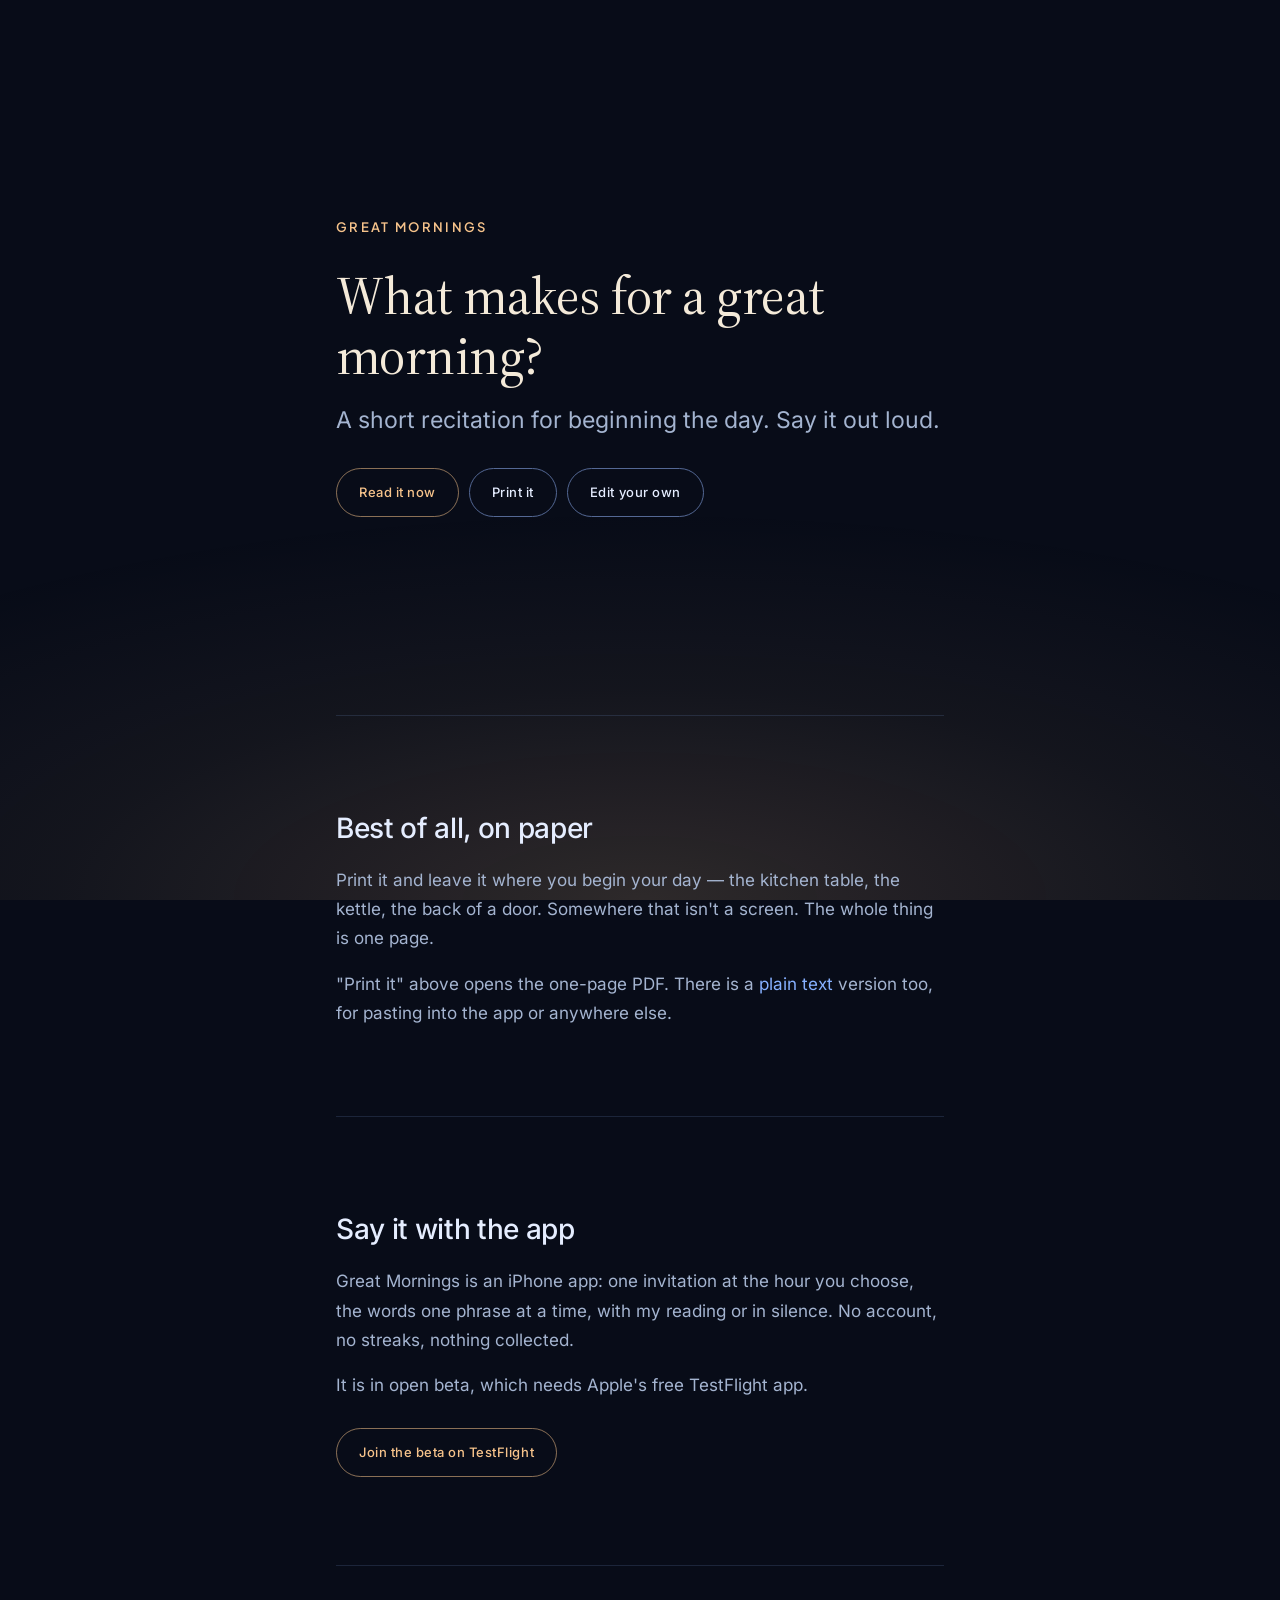
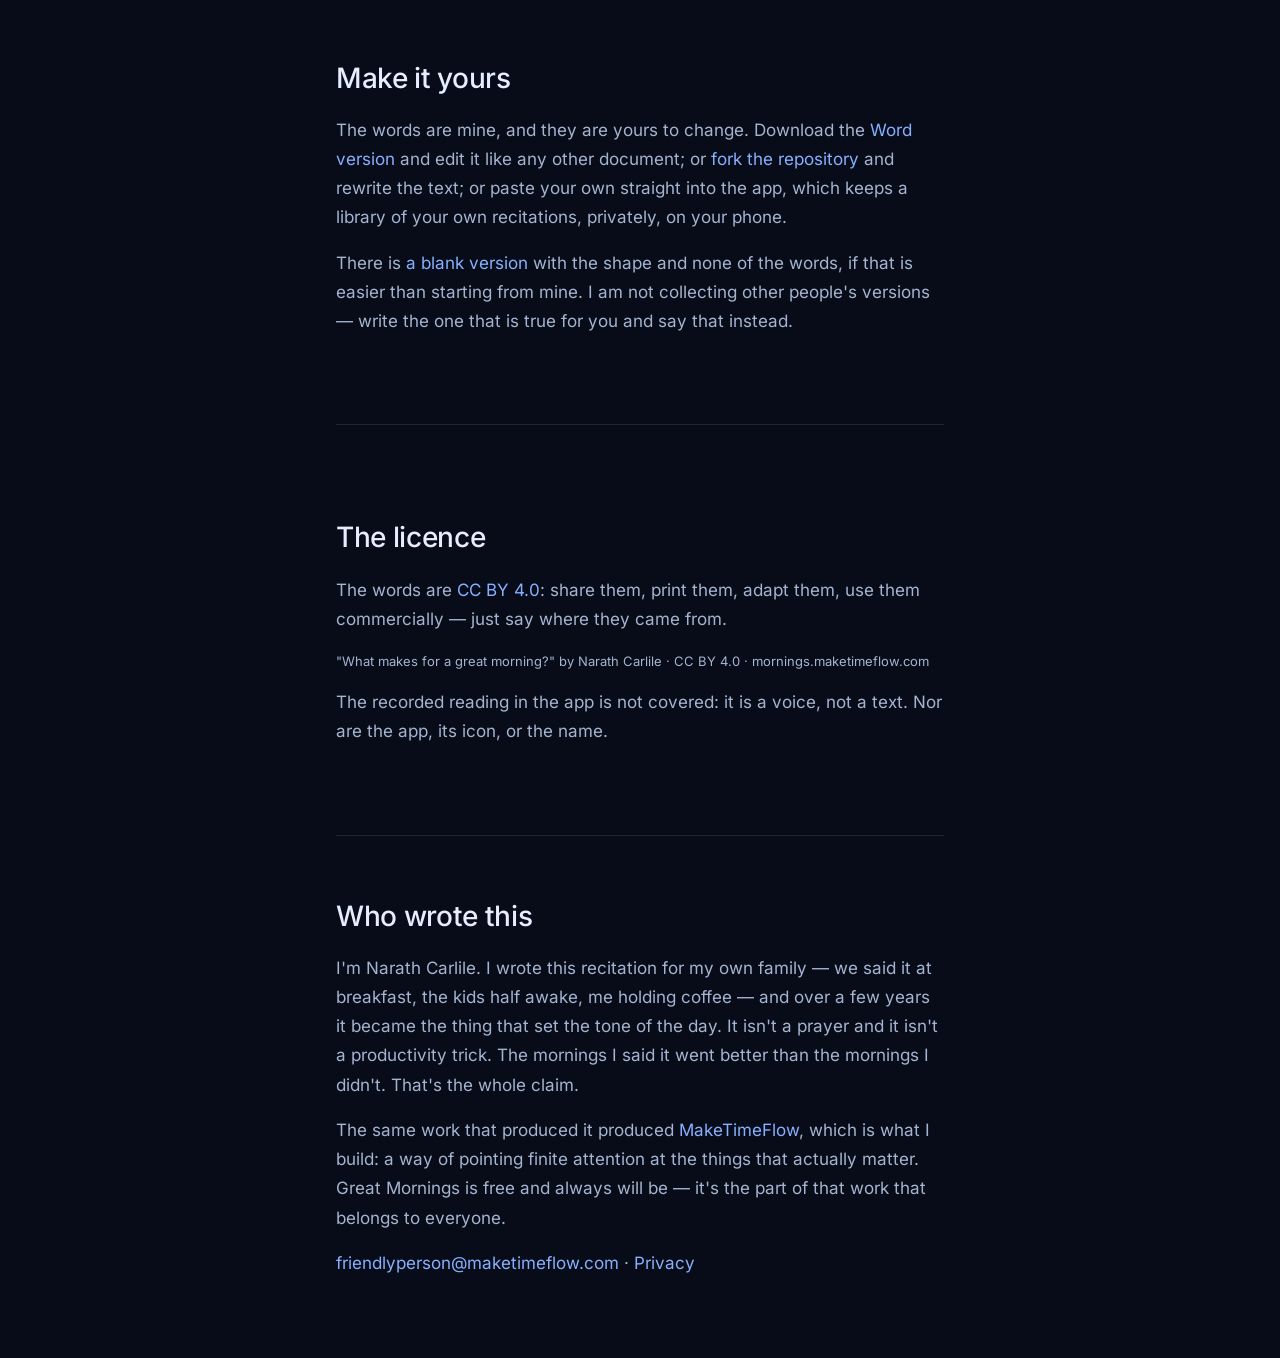
==== commit 724a6e3d: "Print it hands you the PDF Expected behaviour beat clever behaviour: a button called Print it should" ====
--- a/index.html
+++ b/index.html
@@ -34,7 +34,7 @@
     <p class="standfirst">A short recitation for beginning the day. Say it out loud.</p>
     <ul class="actions">
       <li><a class="primary" href="recitation/">Read it now</a></li>
-      <li><a href="recitation/?print">Print it</a></li>
+      <li><a href="downloads/great-mornings-recitation.pdf">Print it</a></li>
       <li><a href="downloads/great-mornings-recitation.docx">Edit your own</a></li>
     </ul>
     <hr class="hair" />
@@ -47,7 +47,7 @@
   <div class="wrap">
     <h2>Best of all, on paper</h2>
     <p class="muted">Print it and leave it where you begin your day — the kitchen table, the kettle, the back of a door. Somewhere that isn't a screen. The whole thing is one page.</p>
-    <p class="muted">There is also a <a href="downloads/great-mornings-recitation.pdf">PDF</a> and a <a href="downloads/great-mornings-recitation.txt">plain text</a> version.</p>
+    <p class="muted">"Print it" above opens the one-page PDF. There is a <a href="downloads/great-mornings-recitation.txt">plain text</a> version too, for pasting into the app or anywhere else.</p>
   </div>
 </section>
 
